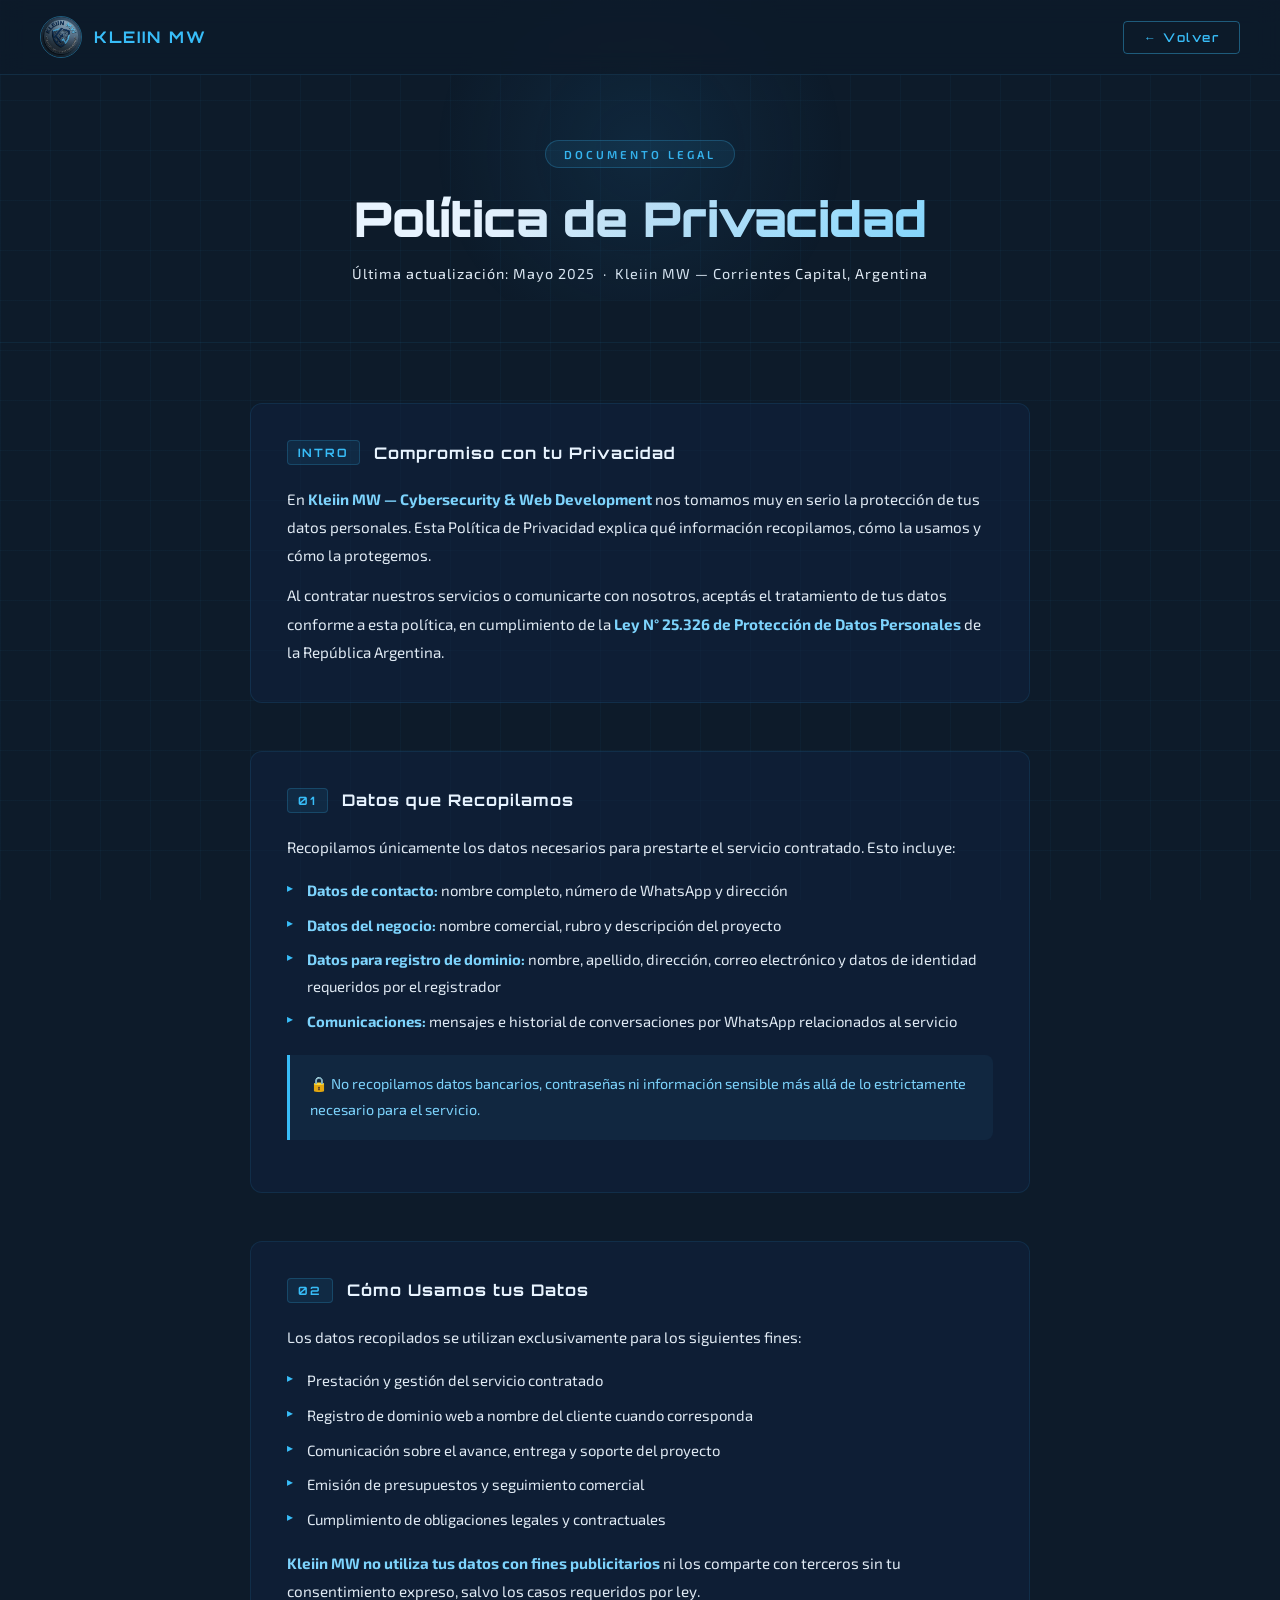
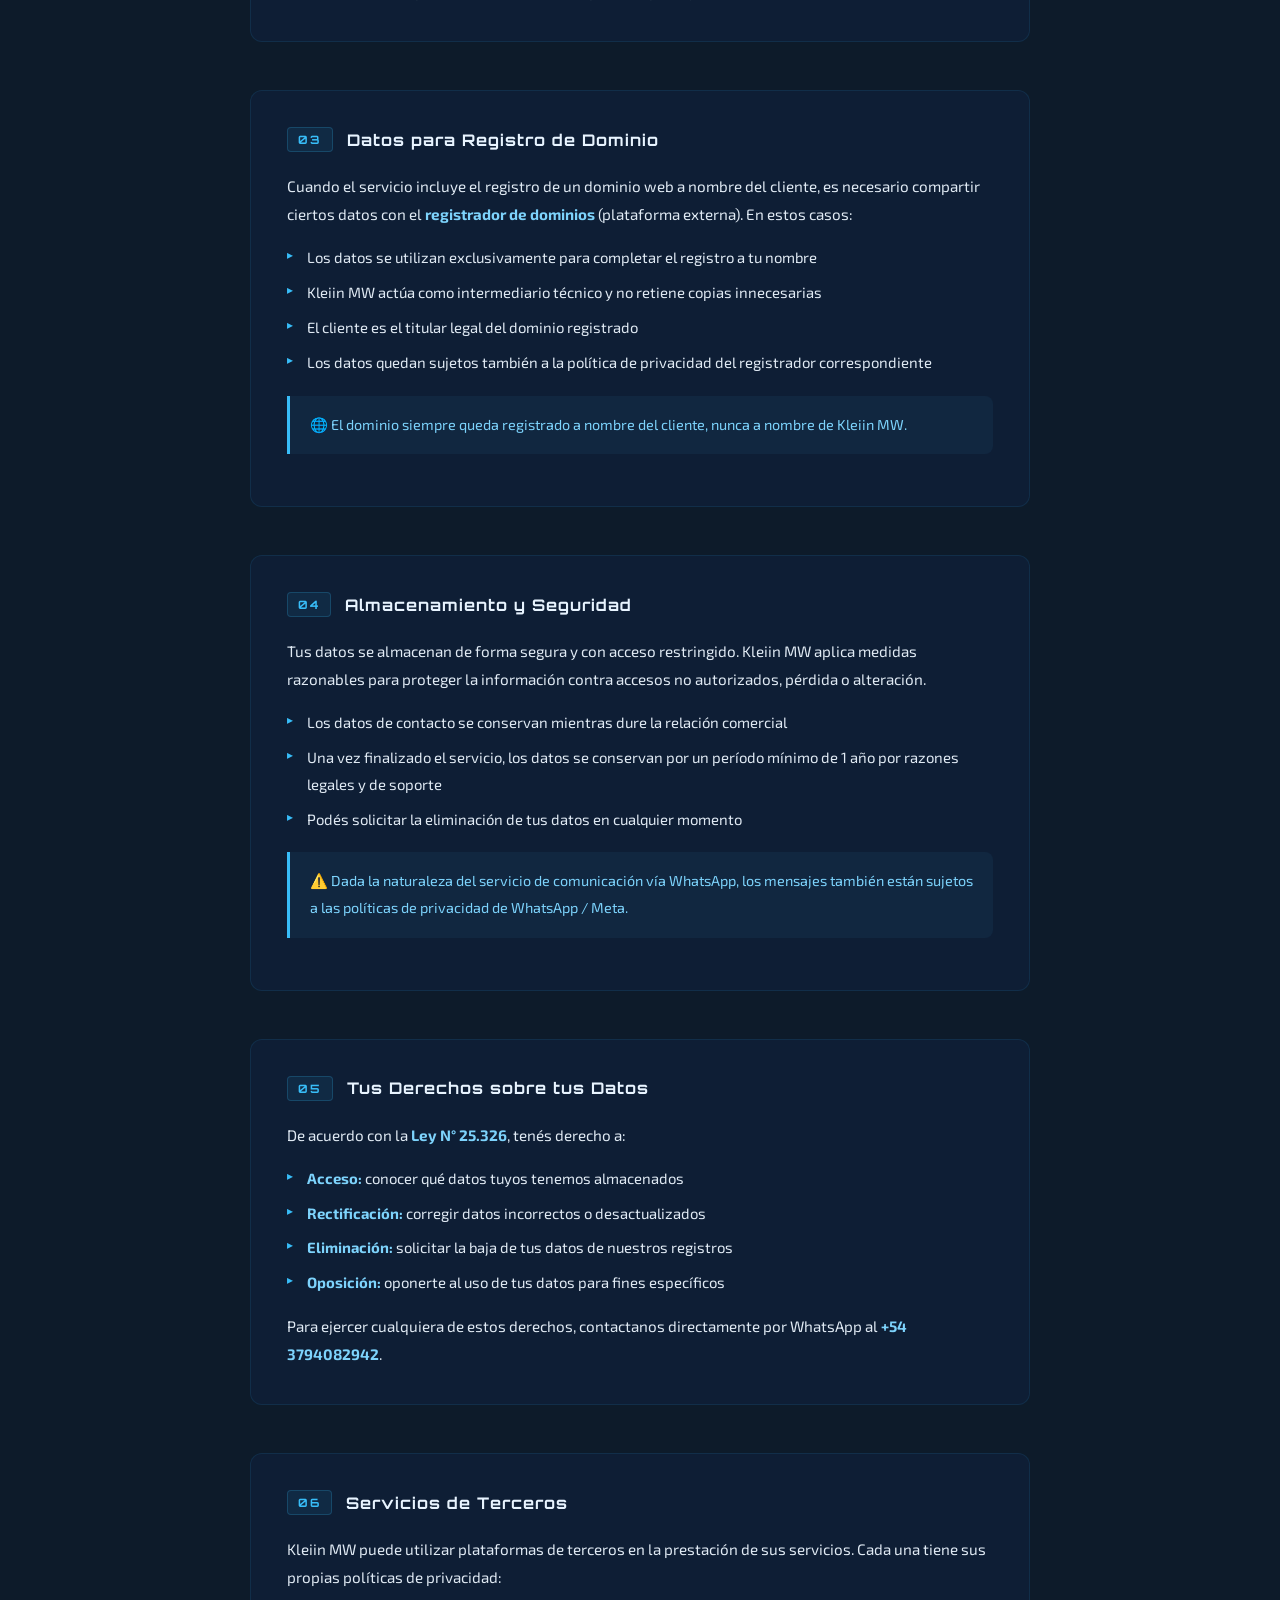
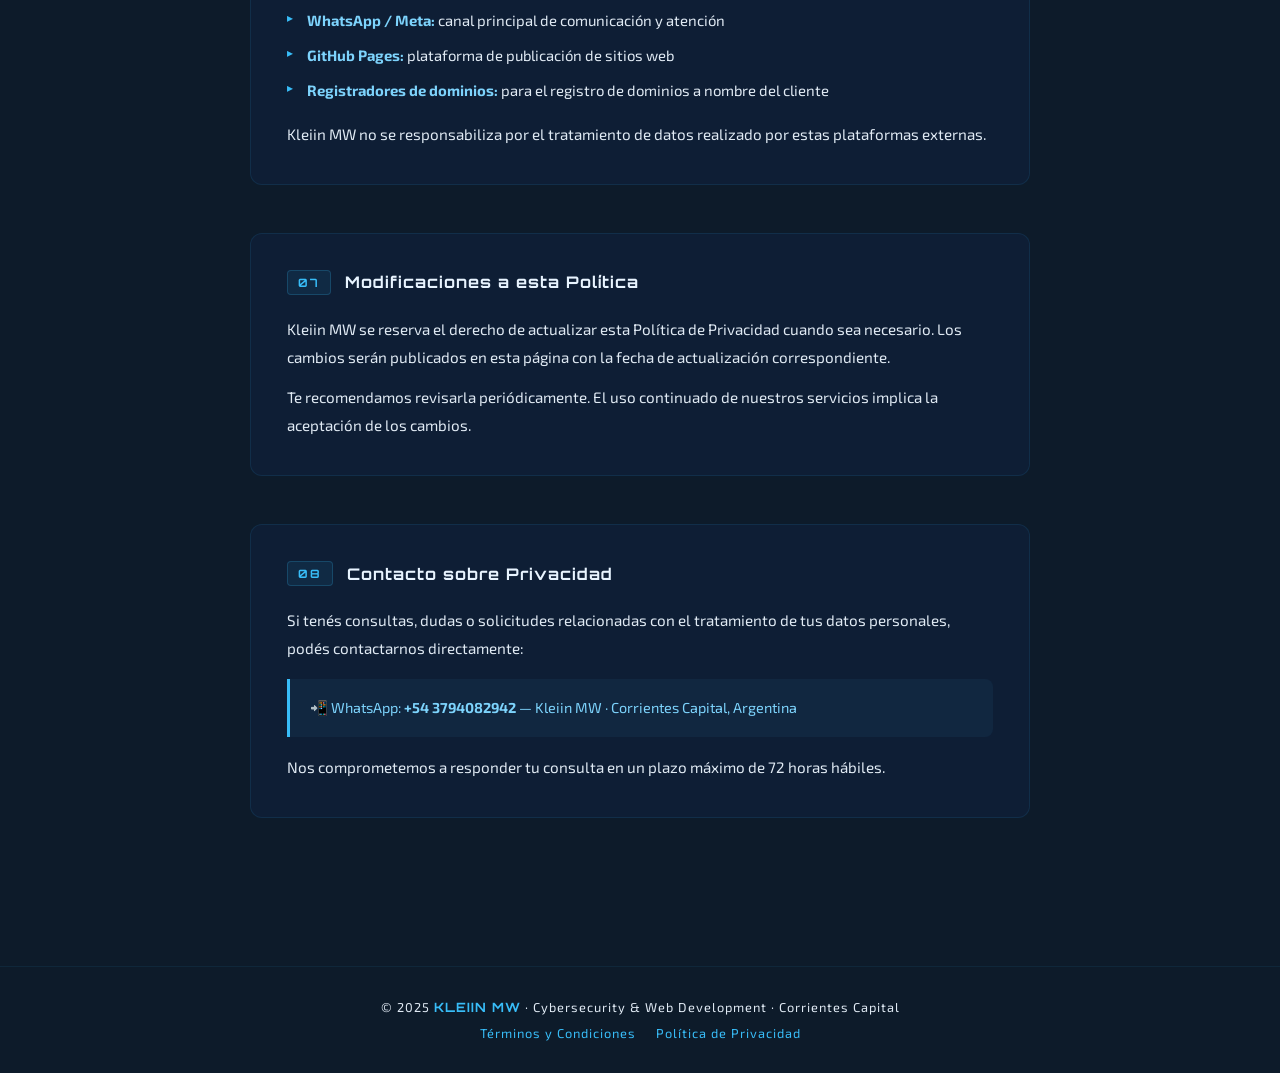
==== privacidad.html @ 0e5df316 "Add files via upload" ====
<!DOCTYPE html>
<html lang="es">
<head>
  <meta charset="UTF-8" />
  <meta name="viewport" content="width=device-width, initial-scale=1.0" />
  <title>Política de Privacidad — Kleiin MW</title>
  <link href="https://fonts.googleapis.com/css2?family=Orbitron:wght@400;600;700;900&family=Exo+2:wght@300;400;500;600&display=swap" rel="stylesheet" />
  <link rel="stylesheet" href="css/styles.css" />
  <style>
    /* ── HERO BANNER ── */
    .terms-hero {
      position: relative;
      z-index: 1;
      padding: 140px 40px 60px;
      text-align: center;
      border-bottom: 1px solid rgba(56,189,248,0.08);
    }

    .terms-hero::before {
      content: '';
      position: absolute;
      top: 0; left: 50%;
      transform: translateX(-50%);
      width: 500px; height: 300px;
      background: radial-gradient(circle, rgba(30,111,168,0.15) 0%, transparent 70%);
      pointer-events: none;
    }

    .terms-badge {
      display: inline-block;
      background: rgba(56,189,248,0.08);
      border: 1px solid rgba(56,189,248,0.25);
      color: var(--cyan);
      font-size: 0.72rem;
      font-weight: 600;
      letter-spacing: 3px;
      text-transform: uppercase;
      padding: 6px 18px;
      border-radius: 20px;
      margin-bottom: 20px;
    }

    .terms-hero h1 {
      font-family: 'Orbitron', sans-serif;
      font-size: clamp(1.8rem, 5vw, 3rem);
      font-weight: 900;
      background: linear-gradient(135deg, var(--white) 40%, var(--cyan));
      -webkit-background-clip: text;
      -webkit-text-fill-color: transparent;
      background-clip: text;
      margin-bottom: 16px;
    }

    .terms-hero p {
      color: var(--gray);
      font-size: 0.9rem;
      letter-spacing: 1px;
    }

    /* ── NAV ── */
    .nav-back {
      background: transparent;
      border: 1.5px solid rgba(56,189,248,0.4);
      color: var(--cyan);
      padding: 8px 20px;
      border-radius: 4px;
      font-family: 'Orbitron', sans-serif;
      font-size: 0.75rem;
      font-weight: 600;
      letter-spacing: 1.5px;
      text-decoration: none;
      transition: all 0.3s;
    }

    .nav-back:hover {
      background: var(--cyan);
      color: var(--navy);
      box-shadow: var(--glow);
    }

    /* ── CONTENT ── */
    .terms-content {
      position: relative;
      z-index: 1;
      max-width: 860px;
      margin: 0 auto;
      padding: 60px 40px 100px;
    }

    .terms-section {
      margin-bottom: 48px;
      padding: 36px;
      background: rgba(17,34,64,0.5);
      border: 1px solid rgba(56,189,248,0.10);
      border-radius: 12px;
      transition: border-color 0.3s;
    }

    .terms-section:hover { border-color: rgba(56,189,248,0.25); }

    .terms-section-header {
      display: flex;
      align-items: center;
      gap: 14px;
      margin-bottom: 20px;
    }

    .terms-number {
      font-family: 'Orbitron', sans-serif;
      font-size: 0.72rem;
      font-weight: 700;
      color: var(--cyan);
      background: rgba(56,189,248,0.08);
      border: 1px solid rgba(56,189,248,0.2);
      padding: 4px 10px;
      border-radius: 4px;
      letter-spacing: 2px;
      white-space: nowrap;
    }

    .terms-section h2 {
      font-family: 'Orbitron', sans-serif;
      font-size: 1rem;
      font-weight: 700;
      color: var(--white);
      letter-spacing: 1px;
    }

    .terms-section p {
      color: var(--gray);
      font-size: 0.95rem;
      line-height: 1.85;
      margin-bottom: 12px;
    }

    .terms-section p:last-child { margin-bottom: 0; }

    .terms-section ul {
      list-style: none;
      margin: 12px 0;
    }

    .terms-section ul li {
      color: var(--gray);
      font-size: 0.93rem;
      line-height: 1.8;
      padding: 4px 0 4px 20px;
      position: relative;
    }

    .terms-section ul li::before {
      content: '▸';
      color: var(--cyan);
      position: absolute;
      left: 0;
      font-size: 0.75rem;
    }

    .terms-section strong { color: var(--cyan-light); }

    .highlight-box {
      background: rgba(56,189,248,0.06);
      border-left: 3px solid var(--cyan);
      padding: 16px 20px;
      border-radius: 0 8px 8px 0;
      margin: 16px 0;
    }

    .highlight-box p {
      color: var(--cyan-light) !important;
      font-size: 0.9rem !important;
      margin: 0 !important;
    }

    /* ── MOBILE ── */
    @media (max-width: 768px) {
      nav { padding: 14px 20px; }
      .terms-hero { padding: 120px 20px 48px; }
      .terms-content { padding: 40px 16px 80px; }
      .terms-section { padding: 20px 16px; margin-bottom: 20px; }
      .terms-section h2 { font-size: 0.9rem; }
      .terms-number { font-size: 0.65rem; }
    }
  </style>
</head>
<body>

  <!-- NAV -->
  <nav>
    <a href="index.html" class="nav-logo">
      <img src="assets/logo.jpg" alt="Kleiin MW" />
      <span>KLEIIN MW</span>
    </a>
    <a href="index.html" class="nav-back">← Volver</a>
  </nav>

  <!-- HERO -->
  <div class="terms-hero">
    <div class="terms-badge">Documento Legal</div>
    <h1>Política de Privacidad</h1>
    <p>Última actualización: Mayo 2025 &nbsp;·&nbsp; Kleiin MW — Corrientes Capital, Argentina</p>
  </div>

  <!-- CONTENIDO -->
  <div class="terms-content">

    <!-- INTRO -->
    <div class="terms-section">
      <div class="terms-section-header">
        <span class="terms-number">INTRO</span>
        <h2>Compromiso con tu Privacidad</h2>
      </div>
      <p>En <strong>Kleiin MW — Cybersecurity & Web Development</strong> nos tomamos muy en serio la protección de tus datos personales. Esta Política de Privacidad explica qué información recopilamos, cómo la usamos y cómo la protegemos.</p>
      <p>Al contratar nuestros servicios o comunicarte con nosotros, aceptás el tratamiento de tus datos conforme a esta política, en cumplimiento de la <strong>Ley N° 25.326 de Protección de Datos Personales</strong> de la República Argentina.</p>
    </div>

    <!-- 01 QUÉ RECOPILAMOS -->
    <div class="terms-section">
      <div class="terms-section-header">
        <span class="terms-number">01</span>
        <h2>Datos que Recopilamos</h2>
      </div>
      <p>Recopilamos únicamente los datos necesarios para prestarte el servicio contratado. Esto incluye:</p>
      <ul>
        <li><strong>Datos de contacto:</strong> nombre completo, número de WhatsApp y dirección</li>
        <li><strong>Datos del negocio:</strong> nombre comercial, rubro y descripción del proyecto</li>
        <li><strong>Datos para registro de dominio:</strong> nombre, apellido, dirección, correo electrónico y datos de identidad requeridos por el registrador</li>
        <li><strong>Comunicaciones:</strong> mensajes e historial de conversaciones por WhatsApp relacionados al servicio</li>
      </ul>
      <div class="highlight-box">
        <p>🔒 No recopilamos datos bancarios, contraseñas ni información sensible más allá de lo estrictamente necesario para el servicio.</p>
      </div>
    </div>

    <!-- 02 CÓMO USAMOS LOS DATOS -->
    <div class="terms-section">
      <div class="terms-section-header">
        <span class="terms-number">02</span>
        <h2>Cómo Usamos tus Datos</h2>
      </div>
      <p>Los datos recopilados se utilizan exclusivamente para los siguientes fines:</p>
      <ul>
        <li>Prestación y gestión del servicio contratado</li>
        <li>Registro de dominio web a nombre del cliente cuando corresponda</li>
        <li>Comunicación sobre el avance, entrega y soporte del proyecto</li>
        <li>Emisión de presupuestos y seguimiento comercial</li>
        <li>Cumplimiento de obligaciones legales y contractuales</li>
      </ul>
      <p><strong>Kleiin MW no utiliza tus datos con fines publicitarios</strong> ni los comparte con terceros sin tu consentimiento expreso, salvo los casos requeridos por ley.</p>
    </div>

    <!-- 03 REGISTRO DE DOMINIO -->
    <div class="terms-section">
      <div class="terms-section-header">
        <span class="terms-number">03</span>
        <h2>Datos para Registro de Dominio</h2>
      </div>
      <p>Cuando el servicio incluye el registro de un dominio web a nombre del cliente, es necesario compartir ciertos datos con el <strong>registrador de dominios</strong> (plataforma externa). En estos casos:</p>
      <ul>
        <li>Los datos se utilizan exclusivamente para completar el registro a tu nombre</li>
        <li>Kleiin MW actúa como intermediario técnico y no retiene copias innecesarias</li>
        <li>El cliente es el titular legal del dominio registrado</li>
        <li>Los datos quedan sujetos también a la política de privacidad del registrador correspondiente</li>
      </ul>
      <div class="highlight-box">
        <p>🌐 El dominio siempre queda registrado a nombre del cliente, nunca a nombre de Kleiin MW.</p>
      </div>
    </div>

    <!-- 04 ALMACENAMIENTO -->
    <div class="terms-section">
      <div class="terms-section-header">
        <span class="terms-number">04</span>
        <h2>Almacenamiento y Seguridad</h2>
      </div>
      <p>Tus datos se almacenan de forma segura y con acceso restringido. Kleiin MW aplica medidas razonables para proteger la información contra accesos no autorizados, pérdida o alteración.</p>
      <ul>
        <li>Los datos de contacto se conservan mientras dure la relación comercial</li>
        <li>Una vez finalizado el servicio, los datos se conservan por un período mínimo de 1 año por razones legales y de soporte</li>
        <li>Podés solicitar la eliminación de tus datos en cualquier momento</li>
      </ul>
      <div class="highlight-box">
        <p>⚠️ Dada la naturaleza del servicio de comunicación vía WhatsApp, los mensajes también están sujetos a las políticas de privacidad de WhatsApp / Meta.</p>
      </div>
    </div>

    <!-- 05 TUS DERECHOS -->
    <div class="terms-section">
      <div class="terms-section-header">
        <span class="terms-number">05</span>
        <h2>Tus Derechos sobre tus Datos</h2>
      </div>
      <p>De acuerdo con la <strong>Ley N° 25.326</strong>, tenés derecho a:</p>
      <ul>
        <li><strong>Acceso:</strong> conocer qué datos tuyos tenemos almacenados</li>
        <li><strong>Rectificación:</strong> corregir datos incorrectos o desactualizados</li>
        <li><strong>Eliminación:</strong> solicitar la baja de tus datos de nuestros registros</li>
        <li><strong>Oposición:</strong> oponerte al uso de tus datos para fines específicos</li>
      </ul>
      <p>Para ejercer cualquiera de estos derechos, contactanos directamente por WhatsApp al <strong>+54 3794082942</strong>.</p>
    </div>

    <!-- 06 TERCEROS -->
    <div class="terms-section">
      <div class="terms-section-header">
        <span class="terms-number">06</span>
        <h2>Servicios de Terceros</h2>
      </div>
      <p>Kleiin MW puede utilizar plataformas de terceros en la prestación de sus servicios. Cada una tiene sus propias políticas de privacidad:</p>
      <ul>
        <li><strong>WhatsApp / Meta:</strong> canal principal de comunicación y atención</li>
        <li><strong>GitHub Pages:</strong> plataforma de publicación de sitios web</strong></li>
        <li><strong>Registradores de dominios:</strong> para el registro de dominios a nombre del cliente</li>
      </ul>
      <p>Kleiin MW no se responsabiliza por el tratamiento de datos realizado por estas plataformas externas.</p>
    </div>

    <!-- 07 MODIFICACIONES -->
    <div class="terms-section">
      <div class="terms-section-header">
        <span class="terms-number">07</span>
        <h2>Modificaciones a esta Política</h2>
      </div>
      <p>Kleiin MW se reserva el derecho de actualizar esta Política de Privacidad cuando sea necesario. Los cambios serán publicados en esta página con la fecha de actualización correspondiente.</p>
      <p>Te recomendamos revisarla periódicamente. El uso continuado de nuestros servicios implica la aceptación de los cambios.</p>
    </div>

    <!-- 08 CONTACTO -->
    <div class="terms-section">
      <div class="terms-section-header">
        <span class="terms-number">08</span>
        <h2>Contacto sobre Privacidad</h2>
      </div>
      <p>Si tenés consultas, dudas o solicitudes relacionadas con el tratamiento de tus datos personales, podés contactarnos directamente:</p>
      <div class="highlight-box">
        <p>📲 WhatsApp: <strong>+54 3794082942</strong> — Kleiin MW · Corrientes Capital, Argentina</p>
      </div>
      <p>Nos comprometemos a responder tu consulta en un plazo máximo de 72 horas hábiles.</p>
    </div>

  </div>

  <!-- FOOTER -->
  <footer>
    <p>© 2025 <strong>KLEIIN MW</strong> · Cybersecurity & Web Development · Corrientes Capital</p>
    <p style="margin-top:10px; display:flex; gap:20px; justify-content:center; flex-wrap:wrap;">
      <a href="terminos.html">Términos y Condiciones</a>
      <a href="privacidad.html">Política de Privacidad</a>
    </p>
  </footer>

</body>
</html>
---- css/styles.css ----
/* ==========================================
   KLEIIN MW — styles.css
   Cybersecurity & Web Development
   ========================================== */

:root {
  --navy: #0d1b2a;
  --navy2: #112240;
  --blue-dark: #1a3a5c;
  --blue-mid: #1e6fa8;
  --cyan: #38bdf8;
  --cyan-light: #7dd3fc;
  --white: #e8f4ff;
  --gray: #e0eaf4;
  --glow: 0 0 24px rgba(56,189,248,0.35);
}

* { margin: 0; padding: 0; box-sizing: border-box; }
html { scroll-behavior: smooth; }

body {
  background: var(--navy);
  color: var(--white);
  font-family: 'Exo 2', sans-serif;
  overflow-x: hidden;
}

/* ── BACKGROUND GRID ── */
body::before {
  content: '';
  position: fixed;
  inset: 0;
  background-image:
    linear-gradient(rgba(56,189,248,0.04) 1px, transparent 1px),
    linear-gradient(90deg, rgba(56,189,248,0.04) 1px, transparent 1px);
  background-size: 50px 50px;
  pointer-events: none;
  z-index: 0;
}

/* ── MATRIX INTRO ── */
#matrix-intro {
  position: fixed;
  inset: 0;
  background: #000;
  z-index: 9999;
  display: flex;
  flex-direction: column;
  align-items: center;
  justify-content: center;
  transition: opacity 0.8s ease, transform 0.8s ease;
}

#matrix-intro.hide {
  opacity: 0;
  transform: translateY(100%);
  pointer-events: none;
}

#matrix-canvas {
  position: absolute;
  inset: 0;
  width: 100%;
  height: 100%;
}

.intro-logo-wrap {
  position: relative;
  z-index: 2;
  display: flex;
  flex-direction: column;
  align-items: center;
  gap: 16px;
  animation: introPulse 1.5s ease-in-out infinite;
}

@keyframes introPulse {
  0%, 100% { opacity: 1; filter: drop-shadow(0 0 12px rgba(56,189,248,0.6)); }
  50%       { opacity: 0.7; filter: drop-shadow(0 0 28px rgba(56,189,248,1)); }
}

.intro-logo-wrap img {
  width: 100px;
  height: 100px;
  border-radius: 50%;
  border: 2px solid rgba(56,189,248,0.7);
}

.intro-logo-wrap span {
  font-family: 'Orbitron', sans-serif;
  font-size: 1.2rem;
  font-weight: 700;
  color: #38bdf8;
  letter-spacing: 4px;
}

.intro-bar {
  position: absolute;
  bottom: 0; left: 0;
  height: 3px;
  background: linear-gradient(to right, #38bdf8, #1e6fa8);
  animation: loadBar 2.2s ease-in-out forwards;
  box-shadow: 0 0 12px rgba(56,189,248,0.8);
}

@keyframes loadBar {
  0%   { width: 0%; }
  100% { width: 100%; }
}

/* ── NAV ── */
nav {
  position: fixed;
  top: 0; left: 0; right: 0;
  z-index: 100;
  display: flex;
  align-items: center;
  justify-content: space-between;
  padding: 16px 40px;
  background: rgba(13,27,42,0.85);
  backdrop-filter: blur(12px);
  border-bottom: 1px solid rgba(56,189,248,0.12);
}

.nav-logo {
  display: flex;
  align-items: center;
  gap: 12px;
  text-decoration: none;
}

.nav-logo img {
  width: 42px; height: 42px;
  border-radius: 50%;
  border: 1.5px solid rgba(56,189,248,0.4);
}

.nav-logo span {
  font-family: 'Orbitron', sans-serif;
  font-size: 1rem;
  font-weight: 700;
  color: var(--cyan);
  letter-spacing: 2px;
}

.nav-links {
  display: flex;
  gap: 32px;
  list-style: none;
}

.nav-links a {
  color: var(--gray);
  text-decoration: none;
  font-size: 0.85rem;
  font-weight: 500;
  letter-spacing: 1px;
  text-transform: uppercase;
  transition: color 0.3s;
}

.nav-links a:hover { color: var(--cyan); }

.nav-cta {
  background: transparent;
  border: 1.5px solid var(--cyan);
  color: var(--cyan);
  padding: 8px 20px;
  border-radius: 4px;
  font-family: 'Orbitron', sans-serif;
  font-size: 0.75rem;
  font-weight: 600;
  letter-spacing: 1.5px;
  cursor: pointer;
  text-decoration: none;
  transition: all 0.3s;
  animation: pulseCta 2s ease-in-out infinite;
}

@keyframes pulseCta {
  0%, 100% { box-shadow: 0 0 0 0 rgba(56,189,248,0.5), 0 0 8px rgba(56,189,248,0.2); }
  50%       { box-shadow: 0 0 0 8px rgba(56,189,248,0), 0 0 18px rgba(56,189,248,0.4); }
}

.nav-cta:hover {
  background: var(--cyan);
  color: var(--navy);
  box-shadow: var(--glow);
  animation: none;
}

/* ── HERO ── */
#inicio {
  min-height: 100vh;
  display: flex;
  align-items: center;
  justify-content: center;
  position: relative;
  padding: 100px 40px 60px;
  text-align: center;
}

.hero-glow {
  position: absolute;
  top: 20%; left: 50%;
  transform: translateX(-50%);
  width: 600px; height: 600px;
  background: radial-gradient(circle, rgba(30,111,168,0.18) 0%, transparent 70%);
  pointer-events: none;
}

.hero-content {
  position: relative;
  z-index: 1;
  max-width: 800px;
}

.hero-logo {
  width: 140px; height: 140px;
  border-radius: 50%;
  border: 2px solid rgba(56,189,248,0.5);
  box-shadow: var(--glow), 0 0 60px rgba(56,189,248,0.15);
  margin: 0 auto 32px;
  display: block;
  animation: floatLogo 4s ease-in-out infinite;
}

@keyframes floatLogo {
  0%, 100% { transform: translateY(0); }
  50%       { transform: translateY(-10px); }
}

.hero-badge {
  display: inline-block;
  background: rgba(56,189,248,0.08);
  border: 1px solid rgba(56,189,248,0.25);
  color: var(--cyan);
  font-size: 0.72rem;
  font-weight: 600;
  letter-spacing: 3px;
  text-transform: uppercase;
  padding: 6px 18px;
  border-radius: 20px;
  margin-bottom: 20px;
}

.hero-title {
  font-family: 'Orbitron', sans-serif;
  font-size: clamp(2.2rem, 6vw, 4rem);
  font-weight: 900;
  line-height: 1.1;
  margin-bottom: 12px;
  background: linear-gradient(135deg, var(--white) 40%, var(--cyan));
  -webkit-background-clip: text;
  -webkit-text-fill-color: transparent;
  background-clip: text;
}

.hero-sub {
  font-family: 'Orbitron', sans-serif;
  font-size: clamp(0.85rem, 2vw, 1.1rem);
  font-weight: 400;
  color: var(--cyan-light);
  letter-spacing: 3px;
  text-transform: uppercase;
  margin-bottom: 24px;
}

.hero-desc {
  font-size: 1.05rem;
  color: var(--gray);
  line-height: 1.7;
  max-width: 560px;
  margin: 0 auto 40px;
}

.hero-btns {
  display: flex;
  gap: 16px;
  justify-content: center;
  flex-wrap: wrap;
}

.btn-primary {
  background: linear-gradient(135deg, var(--blue-mid), var(--cyan));
  color: var(--navy);
  padding: 14px 32px;
  border-radius: 4px;
  font-family: 'Orbitron', sans-serif;
  font-size: 0.8rem;
  font-weight: 700;
  letter-spacing: 1.5px;
  text-decoration: none;
  text-transform: uppercase;
  transition: all 0.3s;
  box-shadow: 0 4px 24px rgba(56,189,248,0.3);
}

.btn-primary:hover {
  transform: translateY(-2px);
  box-shadow: 0 8px 32px rgba(56,189,248,0.45);
}

.btn-secondary {
  background: transparent;
  border: 1.5px solid rgba(56,189,248,0.4);
  color: var(--cyan-light);
  padding: 14px 32px;
  border-radius: 4px;
  font-family: 'Orbitron', sans-serif;
  font-size: 0.8rem;
  font-weight: 600;
  letter-spacing: 1.5px;
  text-decoration: none;
  text-transform: uppercase;
  transition: all 0.3s;
}

.btn-secondary:hover {
  border-color: var(--cyan);
  color: var(--cyan);
  background: rgba(56,189,248,0.06);
}

.scroll-indicator {
  position: absolute;
  bottom: 32px; left: 50%;
  transform: translateX(-50%);
  display: flex;
  flex-direction: column;
  align-items: center;
  gap: 8px;
  color: var(--gray);
  font-size: 0.7rem;
  letter-spacing: 2px;
  text-transform: uppercase;
  animation: bounce 2s infinite;
}

.scroll-indicator::after {
  content: '';
  width: 1px; height: 40px;
  background: linear-gradient(to bottom, var(--cyan), transparent);
}

@keyframes bounce {
  0%, 100% { transform: translateX(-50%) translateY(0); }
  50%       { transform: translateX(-50%) translateY(6px); }
}

/* ── SECTIONS SHARED ── */
section {
  position: relative;
  z-index: 1;
  padding: 100px 40px;
  max-width: 1100px;
  margin: 0 auto;
}

.section-label {
  display: inline-block;
  color: var(--cyan);
  font-size: 0.72rem;
  font-weight: 600;
  letter-spacing: 4px;
  text-transform: uppercase;
  margin-bottom: 12px;
}

.section-title {
  font-family: 'Orbitron', sans-serif;
  font-size: clamp(1.6rem, 4vw, 2.4rem);
  font-weight: 700;
  line-height: 1.2;
  margin-bottom: 16px;
  color: var(--white);
}

.section-title span { color: var(--cyan); }

.divider {
  width: 60px; height: 2px;
  background: linear-gradient(to right, var(--cyan), transparent);
  margin-bottom: 48px;
}

/* ── MARKETING ── */
#marketing {
  position: relative;
  z-index: 1;
}

.marketing-grid {
  display: grid;
  grid-template-columns: 1fr 1fr;
  gap: 60px;
  align-items: center;
}

.marketing-text .section-label { margin-bottom: 12px; }

.marketing-text h2 {
  font-family: 'Orbitron', sans-serif;
  font-size: clamp(1.4rem, 3.5vw, 2.2rem);
  font-weight: 900;
  line-height: 1.2;
  color: var(--white);
  margin-bottom: 20px;
}

.marketing-text h2 span { color: var(--cyan); }

.marketing-text p {
  color: var(--gray);
  font-size: 1rem;
  line-height: 1.85;
  margin-bottom: 16px;
}

.marketing-pills {
  display: flex;
  flex-wrap: wrap;
  gap: 10px;
  margin: 24px 0 32px;
}

.marketing-pill {
  background: rgba(56,189,248,0.08);
  border: 1px solid rgba(56,189,248,0.25);
  color: var(--cyan-light);
  font-size: 0.78rem;
  font-weight: 600;
  padding: 6px 14px;
  border-radius: 20px;
  letter-spacing: 0.5px;
}

.marketing-cta {
  display: inline-flex;
  align-items: center;
  gap: 10px;
  background: linear-gradient(135deg, #1a8a3a, #25d460);
  color: #fff;
  padding: 13px 28px;
  border-radius: 6px;
  font-family: 'Orbitron', sans-serif;
  font-size: 0.75rem;
  font-weight: 700;
  letter-spacing: 1.5px;
  text-decoration: none;
  text-transform: uppercase;
  transition: all 0.3s;
  box-shadow: 0 4px 20px rgba(37,212,96,0.25);
}

.marketing-cta:hover {
  transform: translateY(-2px);
  box-shadow: 0 8px 28px rgba(37,212,96,0.4);
}

.marketing-visual { position: relative; }

.marketing-img-wrap {
  position: relative;
  border-radius: 16px;
  overflow: hidden;
  border: 1px solid rgba(56,189,248,0.15);
  box-shadow: 0 20px 60px rgba(0,0,0,0.4);
}

.marketing-img-wrap img {
  width: 100%;
  height: 420px;
  object-fit: cover;
  display: block;
  filter: brightness(0.85);
  transition: filter 0.3s;
}

.marketing-img-wrap:hover img { filter: brightness(1); }

.marketing-overlay {
  position: absolute;
  bottom: 20px; left: 20px; right: 20px;
  background: rgba(13,27,42,0.88);
  backdrop-filter: blur(10px);
  border: 1px solid rgba(56,189,248,0.2);
  border-radius: 10px;
  padding: 14px 18px;
  display: flex;
  align-items: center;
  gap: 14px;
}

.marketing-overlay-icon { font-size: 1.8rem; flex-shrink: 0; }

.marketing-overlay-text strong {
  display: block;
  color: var(--cyan);
  font-family: 'Orbitron', sans-serif;
  font-size: 0.75rem;
  font-weight: 700;
  letter-spacing: 1px;
  margin-bottom: 2px;
}

.marketing-overlay-text span { color: var(--gray); font-size: 0.78rem; }

.marketing-badge-float {
  position: absolute;
  top: -16px; right: -16px;
  background: linear-gradient(135deg, var(--blue-mid), var(--cyan));
  color: var(--navy);
  font-family: 'Orbitron', sans-serif;
  font-size: 0.65rem;
  font-weight: 900;
  padding: 10px 14px;
  border-radius: 10px;
  text-align: center;
  line-height: 1.4;
  box-shadow: 0 4px 20px rgba(56,189,248,0.35);
  animation: floatBadge 3s ease-in-out infinite;
  z-index: 2;
}

@keyframes floatBadge {
  0%, 100% { transform: translateY(0); }
  50%       { transform: translateY(-6px); }
}

.marketing-img-placeholder {
  width: 100%;
  height: 420px;
  background: linear-gradient(135deg, #0d1b2a, #112240);
  display: flex;
  flex-direction: column;
  align-items: center;
  justify-content: center;
  gap: 16px;
}

.marketing-img-placeholder .big-icon { font-size: 5rem; }
.marketing-img-placeholder p {
  color: #38bdf8;
  font-size: 0.8rem;
  letter-spacing: 2px;
  text-transform: uppercase;
}

/* ── MAQUETAS ── */
#maquetas {
  position: relative;
  z-index: 1;
  padding: 100px 40px;
  max-width: 1100px;
  margin: 0 auto;
}

.mockups-intro {
  text-align: center;
  margin-bottom: 64px;
}

/* ── CARRUSEL ── */
.carousel-wrap {
  width: 100%;
  overflow: hidden;
  position: relative;
  margin-top: 20px;
  padding: 15px 0;
}

.carousel-track {
  display: flex;
  gap: 16px;
  transition: transform 0.5s cubic-bezier(0.4, 0, 0.2, 1);
  cursor: grab;
  user-select: none;
}

.carousel-track.dragging {
  cursor: grabbing;
  transition: none;
}

.carousel-card {
  width: 340px;
  background: rgba(17,34,64,0.7);
  border: 1px solid rgba(56,189,248,0.15);
  border-radius: 16px;
  overflow: hidden;
  transition: transform 0.3s, border-color 0.3s;
  flex-shrink: 0;
}

.carousel-card:hover {
  transform: translateY(-6px);
  border-color: rgba(56,189,248,0.45);
}

.carousel-img-wrap {
  width: 100%;
  height: 220px;
  position: relative;
  overflow: hidden;
  background: rgba(13,27,42,0.8);
}

.carousel-img-wrap img {
  width: 100%;
  height: 100%;
  object-fit: cover;
  object-position: top;
  display: block;
  transition: transform 0.4s;
}

.carousel-card:hover .carousel-img-wrap img { transform: scale(1.04); }

.carousel-placeholder {
  position: absolute;
  inset: 0;
  display: flex;
  align-items: center;
  justify-content: center;
  font-size: 52px;
  background: linear-gradient(135deg, rgba(17,34,64,0.9), rgba(13,27,42,0.95));
  opacity: 1;
  transition: opacity 0.3s;
}

.carousel-img-wrap:not(.no-img) .carousel-placeholder {
  opacity: 0;
  pointer-events: none;
}

.carousel-img-wrap.no-img img { display: none; }

.carousel-info {
  padding: 14px 16px;
  display: flex;
  flex-direction: column;
  gap: 4px;
}

.carousel-rubro {
  font-family: 'Orbitron', sans-serif;
  font-size: 0.78rem;
  font-weight: 700;
  color: var(--white);
}

.carousel-desc {
  font-size: 0.76rem;
  color: var(--gray);
}

.carousel-controls {
  display: flex;
  align-items: center;
  justify-content: center;
  gap: 20px;
  margin-top: 28px;
}

.carousel-btn {
  width: 42px; height: 42px;
  border-radius: 50%;
  border: 1.5px solid rgba(56,189,248,0.35);
  background: transparent;
  color: var(--cyan);
  font-size: 1.1rem;
  cursor: pointer;
  transition: all 0.3s;
  display: flex;
  align-items: center;
  justify-content: center;
}

.carousel-btn:hover {
  background: rgba(56,189,248,0.1);
  border-color: var(--cyan);
  box-shadow: var(--glow);
}

.carousel-dots { display: flex; gap: 8px; }

.c-dot {
  width: 8px; height: 8px;
  border-radius: 50%;
  background: rgba(56,189,248,0.25);
  cursor: pointer;
  transition: all 0.3s;
}

.c-dot.active {
  background: var(--cyan);
  width: 22px;
  border-radius: 4px;
}

/* ── QUIENES SOMOS ── */
.about-grid {
  display: grid;
  grid-template-columns: 1fr 1fr;
  gap: 60px;
  align-items: center;
}

.about-text p {
  color: var(--gray);
  line-height: 1.8;
  margin-bottom: 16px;
  font-size: 1rem;
}

.about-text p strong { color: var(--cyan-light); }

.about-stats {
  display: grid;
  grid-template-columns: 1fr 1fr;
  gap: 20px;
}

.stat-card {
  background: rgba(17,34,64,0.6);
  border: 1px solid rgba(56,189,248,0.12);
  border-radius: 8px;
  padding: 24px;
  text-align: center;
  transition: border-color 0.3s, transform 0.3s;
}

.stat-card:hover {
  border-color: rgba(56,189,248,0.4);
  transform: translateY(-4px);
}

.stat-number {
  font-family: 'Orbitron', sans-serif;
  font-size: 2rem;
  font-weight: 700;
  color: var(--cyan);
  display: block;
}

.stat-label {
  font-size: 0.8rem;
  color: var(--gray);
  margin-top: 6px;
  letter-spacing: 1px;
}

/* ── SERVICIOS ── */
#servicios {
  background: rgba(17,34,64,0.3);
  max-width: 100%;
  padding: 100px 40px;
  position: relative;
  z-index: 1;
}

#servicios .inner { max-width: 1100px; margin: 0 auto; }

.services-grid {
  display: grid;
  grid-template-columns: 1fr 1fr;
  gap: 32px;
}

.service-card {
  background: rgba(13,27,42,0.8);
  border: 1px solid rgba(56,189,248,0.12);
  border-radius: 12px;
  padding: 40px 36px;
  position: relative;
  overflow: hidden;
  transition: border-color 0.3s, transform 0.3s;
}

.service-card::before {
  content: '';
  position: absolute;
  top: 0; left: 0; right: 0;
  height: 2px;
  background: linear-gradient(to right, var(--cyan), transparent);
  opacity: 0;
  transition: opacity 0.3s;
}

.service-card:hover { border-color: rgba(56,189,248,0.35); transform: translateY(-6px); }
.service-card:hover::before { opacity: 1; }

.service-icon { font-size: 2.4rem; margin-bottom: 20px; display: block; }

.service-name {
  font-family: 'Orbitron', sans-serif;
  font-size: 1.05rem;
  font-weight: 700;
  color: var(--white);
  margin-bottom: 12px;
}

.service-desc {
  color: var(--gray);
  font-size: 0.92rem;
  line-height: 1.7;
  margin-bottom: 24px;
}

.service-features { list-style: none; margin-bottom: 28px; }

.service-features li {
  color: var(--cyan-light);
  font-size: 0.85rem;
  padding: 4px 0;
  display: flex;
  align-items: center;
  gap: 8px;
}

.service-features li::before { content: '▸'; color: var(--cyan); font-size: 0.75rem; }

.service-link {
  display: inline-flex;
  align-items: center;
  gap: 8px;
  color: var(--cyan);
  font-size: 0.82rem;
  font-weight: 600;
  letter-spacing: 1px;
  text-decoration: none;
  text-transform: uppercase;
  transition: gap 0.2s;
}

.service-link:hover { gap: 12px; }

/* ── PORTAFOLIO ── */
.portfolio-card {
  background: rgba(17,34,64,0.6);
  border: 1px solid rgba(56,189,248,0.15);
  border-radius: 12px;
  padding: 40px;
  display: flex;
  align-items: center;
  justify-content: space-between;
  gap: 40px;
  transition: border-color 0.3s;
}

.portfolio-card:hover { border-color: rgba(56,189,248,0.4); }

.portfolio-info h3 {
  font-family: 'Orbitron', sans-serif;
  font-size: 1.2rem;
  color: var(--white);
  margin-bottom: 12px;
}

.portfolio-info p {
  color: var(--gray);
  font-size: 0.92rem;
  line-height: 1.7;
  max-width: 480px;
}

.portfolio-tags { display: flex; flex-wrap: wrap; gap: 8px; margin-top: 16px; }

.tag {
  background: rgba(56,189,248,0.08);
  border: 1px solid rgba(56,189,248,0.2);
  color: var(--cyan);
  font-size: 0.72rem;
  padding: 4px 12px;
  border-radius: 20px;
  letter-spacing: 1px;
}

/* ── CONTACTO ── */
.contact-box {
  background: rgba(17,34,64,0.6);
  border: 1px solid rgba(56,189,248,0.15);
  border-radius: 16px;
  padding: 60px;
  text-align: center;
  position: relative;
  overflow: hidden;
}

.contact-box::before {
  content: '';
  position: absolute;
  top: -100px; left: 50%;
  transform: translateX(-50%);
  width: 400px; height: 400px;
  background: radial-gradient(circle, rgba(56,189,248,0.07) 0%, transparent 70%);
  pointer-events: none;
}

.contact-box h3 {
  font-family: 'Orbitron', sans-serif;
  font-size: 1.8rem;
  color: var(--white);
  margin-bottom: 12px;
}

.contact-box p { color: var(--gray); margin-bottom: 36px; font-size: 1rem; }

.whatsapp-btn {
  display: inline-flex;
  align-items: center;
  gap: 12px;
  background: linear-gradient(135deg, #1a8a3a, #25d460);
  color: #fff;
  padding: 16px 40px;
  border-radius: 6px;
  font-family: 'Orbitron', sans-serif;
  font-size: 0.85rem;
  font-weight: 700;
  letter-spacing: 1.5px;
  text-decoration: none;
  text-transform: uppercase;
  transition: all 0.3s;
  box-shadow: 0 4px 24px rgba(37,212,96,0.3);
  animation: pulseWsp 2s ease-in-out infinite;
}

@keyframes pulseWsp {
  0%, 100% { box-shadow: 0 4px 24px rgba(37,212,96,0.3), 0 0 0 0 rgba(37,212,96,0.4); }
  50%       { box-shadow: 0 4px 24px rgba(37,212,96,0.3), 0 0 0 10px rgba(37,212,96,0); }
}

.whatsapp-btn:hover {
  transform: translateY(-3px);
  box-shadow: 0 8px 32px rgba(37,212,96,0.45);
  animation: none;
}

.contact-info {
  display: flex;
  justify-content: center;
  gap: 40px;
  margin-top: 40px;
  flex-wrap: wrap;
}

.contact-item {
  display: flex;
  align-items: center;
  gap: 8px;
  color: var(--gray);
  font-size: 0.88rem;
}

.contact-item span { color: var(--cyan); font-size: 1rem; }

/* ── FOOTER ── */
footer {
  position: relative;
  z-index: 1;
  text-align: center;
  padding: 32px 40px;
  border-top: 1px solid rgba(56,189,248,0.08);
  color: var(--gray);
  font-size: 0.8rem;
  letter-spacing: 1px;
}

footer strong { color: var(--cyan); font-family: 'Orbitron', sans-serif; }

footer a { color: var(--cyan); text-decoration: none; transition: opacity 0.2s; }
footer a:hover { opacity: 0.7; }

/* ── ANIMATIONS ── */
.fade-up {
  opacity: 0;
  transform: translateY(30px);
  transition: opacity 0.7s ease, transform 0.7s ease;
}

.fade-up.visible { opacity: 1; transform: translateY(0); }

/* ── MOBILE ── */
@media (max-width: 768px) {
  html, body { overflow-x: hidden; width: 100%; }

  nav { padding: 14px 20px; }
  .nav-links { display: none; }

  #inicio { padding: 100px 20px 60px; width: 100%; text-align: center; }
  .hero-glow { width: 300px; height: 300px; }
  .hero-logo { width: 110px; height: 110px; }
  .hero-title { font-size: clamp(1.8rem, 10vw, 2.5rem); word-break: break-word; }
  .hero-sub { font-size: 0.72rem; letter-spacing: 1.5px; }
  .hero-desc { font-size: 0.95rem; padding: 0 8px; }
  .hero-btns { flex-direction: column; align-items: center; gap: 12px; }
  .btn-primary, .btn-secondary { width: 100%; max-width: 300px; text-align: center; justify-content: center; }
  .hero-badge { font-size: 0.65rem; letter-spacing: 1.5px; }

  section { padding: 60px 20px; width: 100%; }
  #servicios { padding: 60px 20px; }
  #marketing { padding: 60px 20px; }
  #maquetas { padding: 60px 20px; }

  .marketing-grid {
    grid-template-columns: 1fr;
    gap: 32px;
  }

  .marketing-text h2 { font-size: 1.3rem; }

  .marketing-pills {
    gap: 8px;
    margin: 16px 0 24px;
  }

  .marketing-pill { font-size: 0.72rem; padding: 5px 10px; }

  .marketing-cta { width: 100%; justify-content: center; font-size: 0.7rem; }

  .marketing-img-wrap img { height: 260px; }
  .marketing-img-placeholder { height: 260px; }

  .marketing-badge-float {
    top: -12px;
    right: 10px;
    font-size: 0.58rem;
    padding: 8px 10px;
  }

  .marketing-overlay { padding: 10px 12px; gap: 10px; }
  .marketing-overlay-icon { font-size: 1.3rem; }
  .marketing-overlay-text strong { font-size: 0.68rem; }
  .marketing-overlay-text span { font-size: 0.7rem; }

  .about-grid { grid-template-columns: 1fr; gap: 32px; }
  .about-stats { grid-template-columns: 1fr 1fr; gap: 12px; }
  .stat-card { padding: 16px; }
  .stat-number { font-size: 1.5rem; }

  .services-grid { grid-template-columns: 1fr; gap: 20px; }
  .service-card { padding: 28px 20px; }

  .portfolio-card { flex-direction: column; gap: 24px; padding: 28px 20px; }
  .portfolio-card .btn-primary { width: 100%; text-align: center; }

  .contact-box { padding: 36px 20px; }
  .contact-box h3 { font-size: 1.3rem; }
  .contact-info { flex-direction: column; gap: 16px; align-items: center; }

  .whatsapp-btn { padding: 14px 24px; font-size: 0.75rem; width: 100%; justify-content: center; }

  .carousel-wrap { padding: 10px 0; }
  .carousel-card {
    width: calc(100vw - 40px);
    max-width: 400px;
  }
  .carousel-img-wrap { height: 200px; }

  footer { padding: 24px 20px; font-size: 0.72rem; }
}
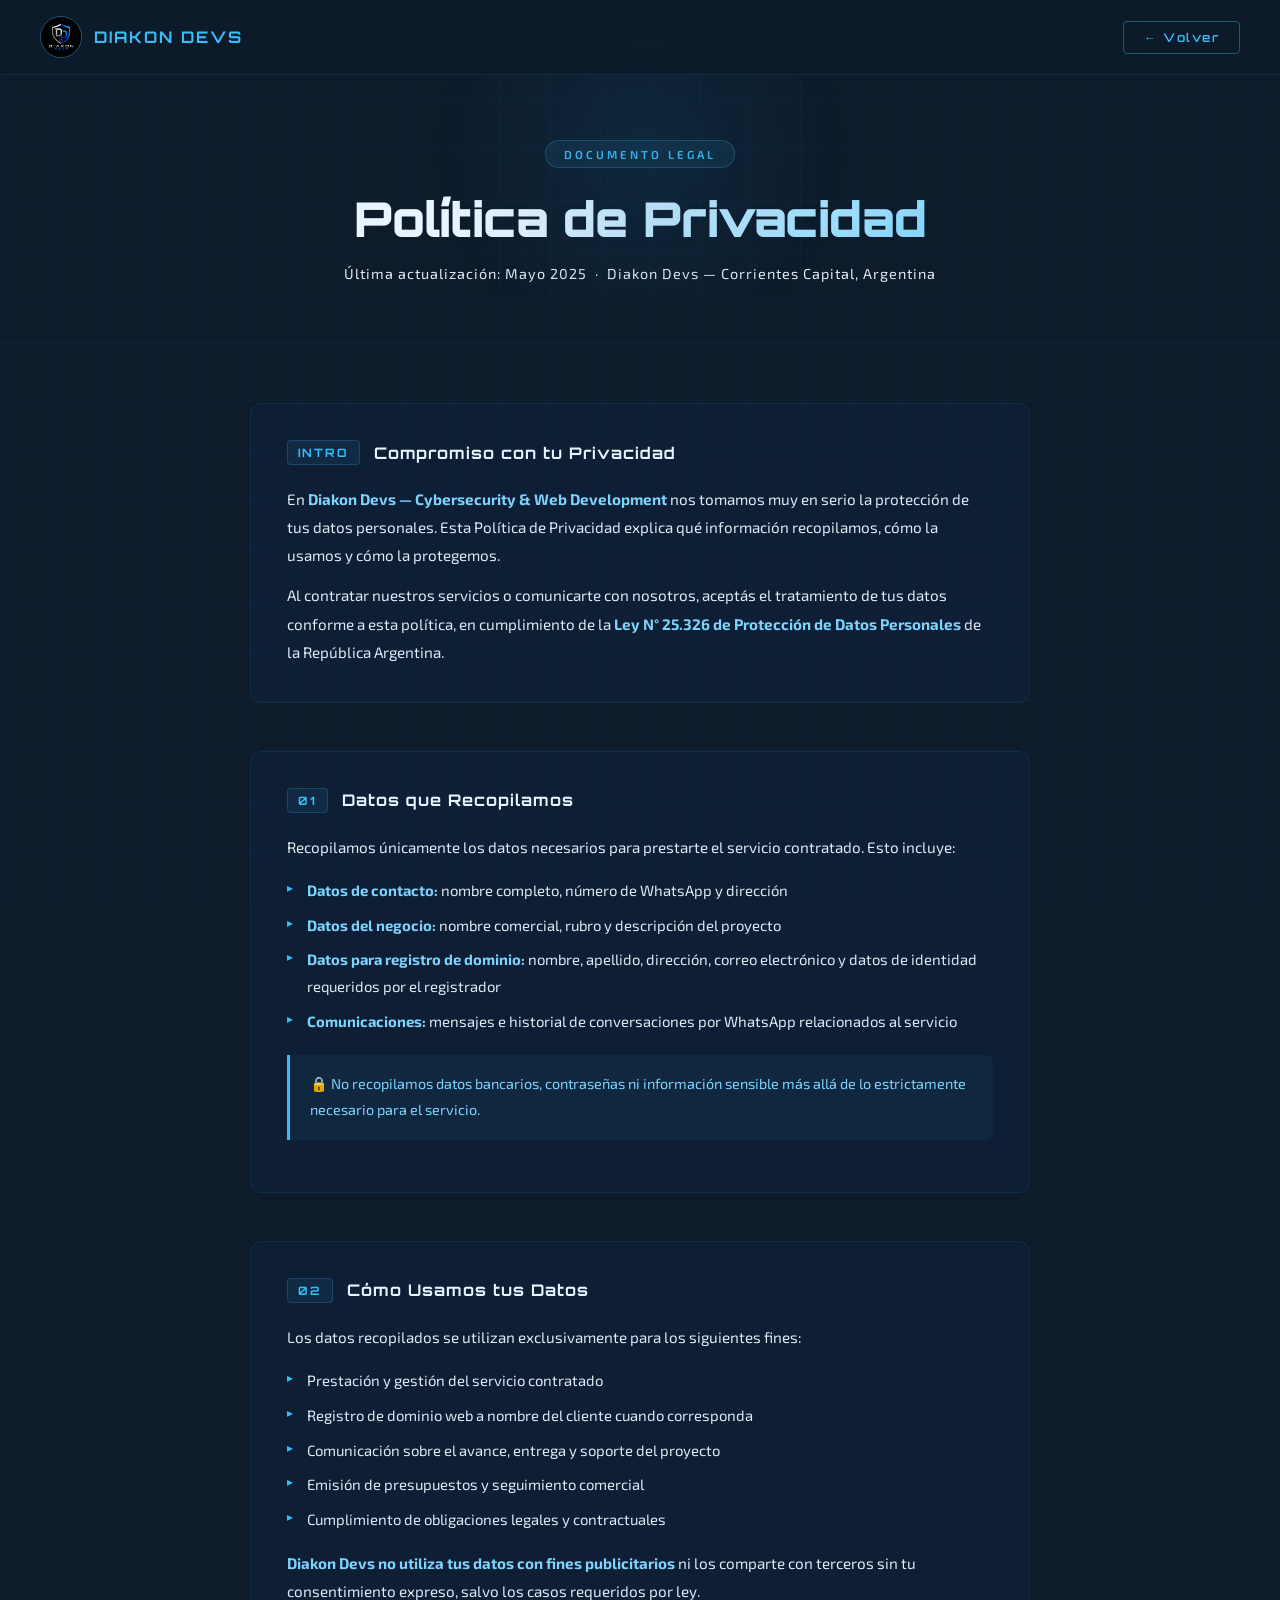
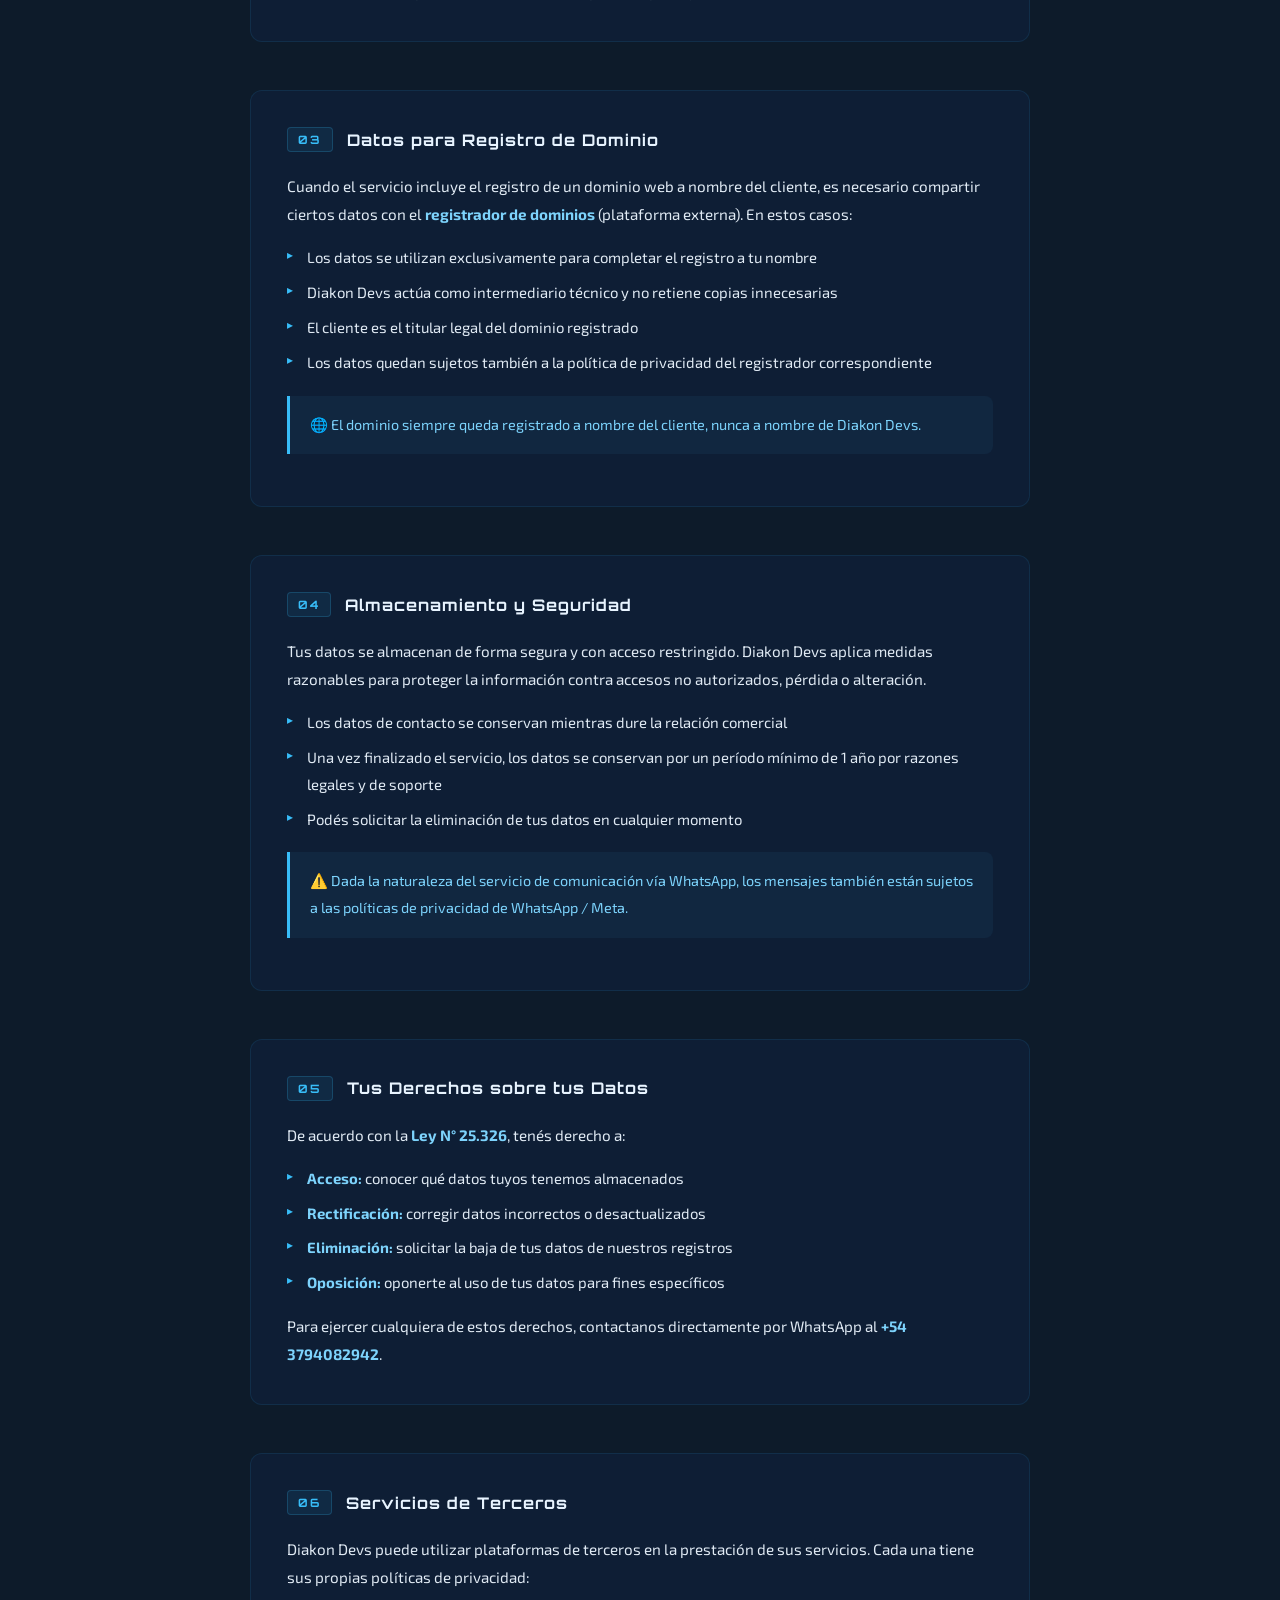
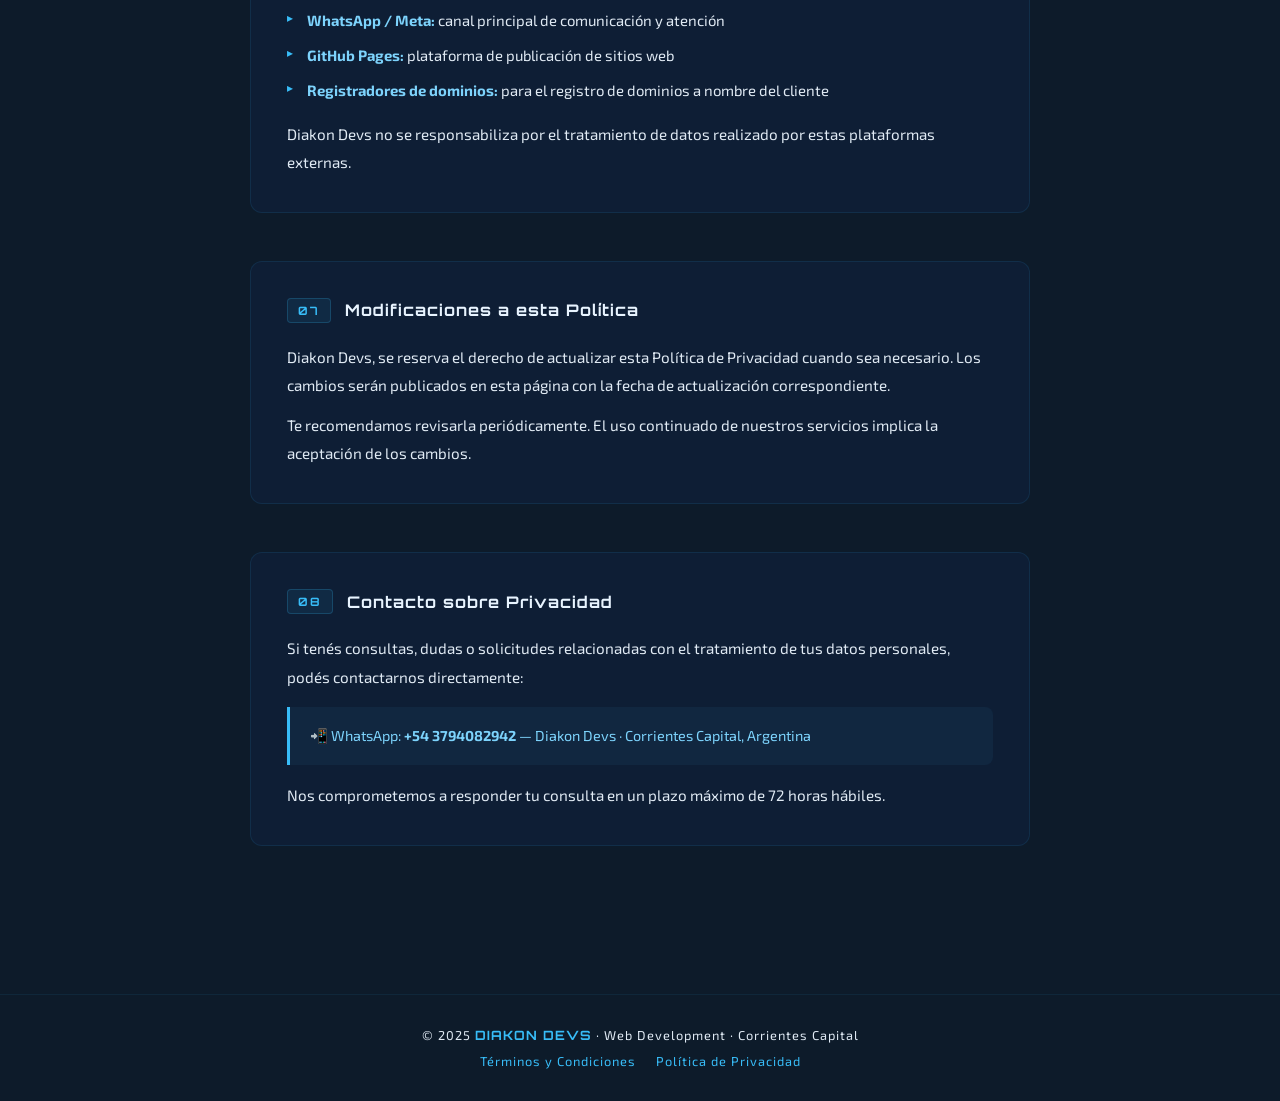
==== commit f65190b1: "Update privacy policy branding from Kleiin MW to Diakon Devs" ====
--- a/privacidad.html
+++ b/privacidad.html
@@ -3,7 +3,7 @@
 <head>
   <meta charset="UTF-8" />
   <meta name="viewport" content="width=device-width, initial-scale=1.0" />
-  <title>Política de Privacidad — Kleiin MW</title>
+  <title>Política de Privacidad — Diakon Devs</title>
   <link href="https://fonts.googleapis.com/css2?family=Orbitron:wght@400;600;700;900&family=Exo+2:wght@300;400;500;600&display=swap" rel="stylesheet" />
   <link rel="stylesheet" href="css/styles.css" />
   <style>
@@ -188,8 +188,8 @@
   <!-- NAV -->
   <nav>
     <a href="index.html" class="nav-logo">
-      <img src="assets/logo.jpg" alt="Kleiin MW" />
-      <span>KLEIIN MW</span>
+      <img src="assets/logo.jpg" alt="Diakon Devs" />
+      <span>DIAKON DEVS</span>
     </a>
     <a href="index.html" class="nav-back">← Volver</a>
   </nav>
@@ -198,7 +198,7 @@
   <div class="terms-hero">
     <div class="terms-badge">Documento Legal</div>
     <h1>Política de Privacidad</h1>
-    <p>Última actualización: Mayo 2025 &nbsp;·&nbsp; Kleiin MW — Corrientes Capital, Argentina</p>
+    <p>Última actualización: Mayo 2025 &nbsp;·&nbsp; Diakon Devs — Corrientes Capital, Argentina</p>
   </div>
 
   <!-- CONTENIDO -->
@@ -210,7 +210,7 @@
         <span class="terms-number">INTRO</span>
         <h2>Compromiso con tu Privacidad</h2>
       </div>
-      <p>En <strong>Kleiin MW — Cybersecurity & Web Development</strong> nos tomamos muy en serio la protección de tus datos personales. Esta Política de Privacidad explica qué información recopilamos, cómo la usamos y cómo la protegemos.</p>
+      <p>En <strong>Diakon Devs — Cybersecurity & Web Development</strong> nos tomamos muy en serio la protección de tus datos personales. Esta Política de Privacidad explica qué información recopilamos, cómo la usamos y cómo la protegemos.</p>
       <p>Al contratar nuestros servicios o comunicarte con nosotros, aceptás el tratamiento de tus datos conforme a esta política, en cumplimiento de la <strong>Ley N° 25.326 de Protección de Datos Personales</strong> de la República Argentina.</p>
     </div>
 
@@ -246,7 +246,7 @@
         <li>Emisión de presupuestos y seguimiento comercial</li>
         <li>Cumplimiento de obligaciones legales y contractuales</li>
       </ul>
-      <p><strong>Kleiin MW no utiliza tus datos con fines publicitarios</strong> ni los comparte con terceros sin tu consentimiento expreso, salvo los casos requeridos por ley.</p>
+      <p><strong>Diakon Devs no utiliza tus datos con fines publicitarios</strong> ni los comparte con terceros sin tu consentimiento expreso, salvo los casos requeridos por ley.</p>
     </div>
 
     <!-- 03 REGISTRO DE DOMINIO -->
@@ -258,12 +258,12 @@
       <p>Cuando el servicio incluye el registro de un dominio web a nombre del cliente, es necesario compartir ciertos datos con el <strong>registrador de dominios</strong> (plataforma externa). En estos casos:</p>
       <ul>
         <li>Los datos se utilizan exclusivamente para completar el registro a tu nombre</li>
-        <li>Kleiin MW actúa como intermediario técnico y no retiene copias innecesarias</li>
+        <li>Diakon Devs actúa como intermediario técnico y no retiene copias innecesarias</li>
         <li>El cliente es el titular legal del dominio registrado</li>
         <li>Los datos quedan sujetos también a la política de privacidad del registrador correspondiente</li>
       </ul>
       <div class="highlight-box">
-        <p>🌐 El dominio siempre queda registrado a nombre del cliente, nunca a nombre de Kleiin MW.</p>
+        <p>🌐 El dominio siempre queda registrado a nombre del cliente, nunca a nombre de Diakon Devs.</p>
       </div>
     </div>
 
@@ -273,7 +273,7 @@
         <span class="terms-number">04</span>
         <h2>Almacenamiento y Seguridad</h2>
       </div>
-      <p>Tus datos se almacenan de forma segura y con acceso restringido. Kleiin MW aplica medidas razonables para proteger la información contra accesos no autorizados, pérdida o alteración.</p>
+      <p>Tus datos se almacenan de forma segura y con acceso restringido. Diakon Devs aplica medidas razonables para proteger la información contra accesos no autorizados, pérdida o alteración.</p>
       <ul>
         <li>Los datos de contacto se conservan mientras dure la relación comercial</li>
         <li>Una vez finalizado el servicio, los datos se conservan por un período mínimo de 1 año por razones legales y de soporte</li>
@@ -306,13 +306,13 @@
         <span class="terms-number">06</span>
         <h2>Servicios de Terceros</h2>
       </div>
-      <p>Kleiin MW puede utilizar plataformas de terceros en la prestación de sus servicios. Cada una tiene sus propias políticas de privacidad:</p>
+      <p>Diakon Devs puede utilizar plataformas de terceros en la prestación de sus servicios. Cada una tiene sus propias políticas de privacidad:</p>
       <ul>
         <li><strong>WhatsApp / Meta:</strong> canal principal de comunicación y atención</li>
         <li><strong>GitHub Pages:</strong> plataforma de publicación de sitios web</strong></li>
         <li><strong>Registradores de dominios:</strong> para el registro de dominios a nombre del cliente</li>
       </ul>
-      <p>Kleiin MW no se responsabiliza por el tratamiento de datos realizado por estas plataformas externas.</p>
+      <p>Diakon Devs no se responsabiliza por el tratamiento de datos realizado por estas plataformas externas.</p>
     </div>
 
     <!-- 07 MODIFICACIONES -->
@@ -321,7 +321,7 @@
         <span class="terms-number">07</span>
         <h2>Modificaciones a esta Política</h2>
       </div>
-      <p>Kleiin MW se reserva el derecho de actualizar esta Política de Privacidad cuando sea necesario. Los cambios serán publicados en esta página con la fecha de actualización correspondiente.</p>
+      <p>Diakon Devs, se reserva el derecho de actualizar esta Política de Privacidad cuando sea necesario. Los cambios serán publicados en esta página con la fecha de actualización correspondiente.</p>
       <p>Te recomendamos revisarla periódicamente. El uso continuado de nuestros servicios implica la aceptación de los cambios.</p>
     </div>
 
@@ -333,7 +333,7 @@
       </div>
       <p>Si tenés consultas, dudas o solicitudes relacionadas con el tratamiento de tus datos personales, podés contactarnos directamente:</p>
       <div class="highlight-box">
-        <p>📲 WhatsApp: <strong>+54 3794082942</strong> — Kleiin MW · Corrientes Capital, Argentina</p>
+        <p>📲 WhatsApp: <strong>+54 3794082942</strong> — Diakon Devs · Corrientes Capital, Argentina</p>
       </div>
       <p>Nos comprometemos a responder tu consulta en un plazo máximo de 72 horas hábiles.</p>
     </div>
@@ -342,7 +342,7 @@
 
   <!-- FOOTER -->
   <footer>
-    <p>© 2025 <strong>KLEIIN MW</strong> · Cybersecurity & Web Development · Corrientes Capital</p>
+    <p>© 2025 <strong>DIAKON DEVS</strong> ·  Web Development · Corrientes Capital</p>
     <p style="margin-top:10px; display:flex; gap:20px; justify-content:center; flex-wrap:wrap;">
       <a href="terminos.html">Términos y Condiciones</a>
       <a href="privacidad.html">Política de Privacidad</a>
--- a/css/styles.css
+++ b/css/styles.css
@@ -80,8 +80,7 @@
 }
 
 .intro-logo-wrap img {
-  width: 100px;
-  height: 100px;
+  width: 100px; height: 100px;
   border-radius: 50%;
   border: 2px solid rgba(56,189,248,0.7);
 }
@@ -385,10 +384,7 @@
 }
 
 /* ── MARKETING ── */
-#marketing {
-  position: relative;
-  z-index: 1;
-}
+#marketing { position: relative; z-index: 1; }
 
 .marketing-grid {
   display: grid;
@@ -551,9 +547,6 @@
 #maquetas {
   position: relative;
   z-index: 1;
-  padding: 100px 40px;
-  max-width: 1100px;
-  margin: 0 auto;
 }
 
 .mockups-intro {
@@ -699,6 +692,155 @@
   border-radius: 4px;
 }
 
+/* ── PROYECTOS ENTREGADOS ── */
+.projects-grid {
+  display: grid;
+  grid-template-columns: repeat(3, 1fr);
+  gap: 28px;
+}
+
+.project-card {
+  background: rgba(17,34,64,0.6);
+  border: 1px solid rgba(56,189,248,0.15);
+  border-radius: 16px;
+  overflow: hidden;
+  transition: border-color 0.3s, transform 0.3s;
+}
+
+.project-card:hover {
+  border-color: rgba(56,189,248,0.45);
+  transform: translateY(-6px);
+}
+
+.project-browser-bar {
+  background: #0a0f1a;
+  padding: 10px 14px;
+  display: flex;
+  align-items: center;
+  gap: 12px;
+  border-bottom: 1px solid rgba(56,189,248,0.1);
+}
+
+.browser-dots {
+  display: flex;
+  gap: 5px;
+  flex-shrink: 0;
+}
+
+.browser-dots span {
+  width: 8px; height: 8px;
+  border-radius: 50%;
+}
+
+.browser-dots span:nth-child(1) { background: #ff5f57; }
+.browser-dots span:nth-child(2) { background: #febc2e; }
+.browser-dots span:nth-child(3) { background: #28c840; }
+
+.browser-url {
+  background: rgba(56,189,248,0.06);
+  border: 1px solid rgba(56,189,248,0.12);
+  color: #8badc8;
+  font-size: 0.7rem;
+  padding: 3px 10px;
+  border-radius: 4px;
+  flex: 1;
+  white-space: nowrap;
+  overflow: hidden;
+  text-overflow: ellipsis;
+  font-family: monospace;
+}
+
+.project-iframe-wrap {
+  width: 100%;
+  height: 220px;
+  overflow: hidden;
+  position: relative;
+  background: #0d1b2a;
+}
+
+.project-iframe-wrap iframe {
+  width: 200%;
+  height: 200%;
+  border: none;
+  transform: scale(0.5);
+  transform-origin: top left;
+  pointer-events: none;
+}
+
+.project-iframe-wrap::after {
+  content: '';
+  position: absolute;
+  inset: 0;
+  background: transparent;
+  cursor: pointer;
+}
+
+.project-info {
+  padding: 20px 24px 24px;
+}
+
+.project-meta {
+  display: flex;
+  align-items: center;
+  justify-content: space-between;
+  margin-bottom: 10px;
+}
+
+.project-status {
+  color: #25d460;
+  font-size: 0.72rem;
+  font-weight: 600;
+  letter-spacing: 1px;
+}
+
+.project-type {
+  background: rgba(56,189,248,0.08);
+  border: 1px solid rgba(56,189,248,0.2);
+  color: var(--cyan);
+  font-size: 0.68rem;
+  padding: 3px 10px;
+  border-radius: 20px;
+  letter-spacing: 1px;
+}
+
+.project-name {
+  font-family: 'Orbitron', sans-serif;
+  font-size: 1rem;
+  font-weight: 700;
+  color: var(--white);
+  margin-bottom: 8px;
+}
+
+.project-desc {
+  color: var(--gray);
+  font-size: 0.85rem;
+  line-height: 1.7;
+  margin-bottom: 14px;
+}
+
+.project-btn {
+  display: inline-flex;
+  align-items: center;
+  gap: 8px;
+  background: linear-gradient(135deg, var(--blue-mid), var(--cyan));
+  color: var(--navy);
+  padding: 10px 20px;
+  border-radius: 4px;
+  font-family: 'Orbitron', sans-serif;
+  font-size: 0.72rem;
+  font-weight: 700;
+  letter-spacing: 1px;
+  text-decoration: none;
+  text-transform: uppercase;
+  transition: all 0.3s;
+  margin-top: 6px;
+}
+
+.project-btn:hover {
+  transform: translateY(-2px);
+  box-shadow: 0 6px 20px rgba(56,189,248,0.35);
+}
+
 /* ── QUIENES SOMOS ── */
 .about-grid {
   display: grid;
@@ -751,122 +893,7 @@
   letter-spacing: 1px;
 }
 
-/* ── SERVICIOS ── */
-#servicios {
-  background: rgba(17,34,64,0.3);
-  max-width: 100%;
-  padding: 100px 40px;
-  position: relative;
-  z-index: 1;
-}
-
-#servicios .inner { max-width: 1100px; margin: 0 auto; }
-
-.services-grid {
-  display: grid;
-  grid-template-columns: 1fr 1fr;
-  gap: 32px;
-}
-
-.service-card {
-  background: rgba(13,27,42,0.8);
-  border: 1px solid rgba(56,189,248,0.12);
-  border-radius: 12px;
-  padding: 40px 36px;
-  position: relative;
-  overflow: hidden;
-  transition: border-color 0.3s, transform 0.3s;
-}
-
-.service-card::before {
-  content: '';
-  position: absolute;
-  top: 0; left: 0; right: 0;
-  height: 2px;
-  background: linear-gradient(to right, var(--cyan), transparent);
-  opacity: 0;
-  transition: opacity 0.3s;
-}
-
-.service-card:hover { border-color: rgba(56,189,248,0.35); transform: translateY(-6px); }
-.service-card:hover::before { opacity: 1; }
-
-.service-icon { font-size: 2.4rem; margin-bottom: 20px; display: block; }
-
-.service-name {
-  font-family: 'Orbitron', sans-serif;
-  font-size: 1.05rem;
-  font-weight: 700;
-  color: var(--white);
-  margin-bottom: 12px;
-}
-
-.service-desc {
-  color: var(--gray);
-  font-size: 0.92rem;
-  line-height: 1.7;
-  margin-bottom: 24px;
-}
-
-.service-features { list-style: none; margin-bottom: 28px; }
-
-.service-features li {
-  color: var(--cyan-light);
-  font-size: 0.85rem;
-  padding: 4px 0;
-  display: flex;
-  align-items: center;
-  gap: 8px;
-}
-
-.service-features li::before { content: '▸'; color: var(--cyan); font-size: 0.75rem; }
-
-.service-link {
-  display: inline-flex;
-  align-items: center;
-  gap: 8px;
-  color: var(--cyan);
-  font-size: 0.82rem;
-  font-weight: 600;
-  letter-spacing: 1px;
-  text-decoration: none;
-  text-transform: uppercase;
-  transition: gap 0.2s;
-}
-
-.service-link:hover { gap: 12px; }
-
-/* ── PORTAFOLIO ── */
-.portfolio-card {
-  background: rgba(17,34,64,0.6);
-  border: 1px solid rgba(56,189,248,0.15);
-  border-radius: 12px;
-  padding: 40px;
-  display: flex;
-  align-items: center;
-  justify-content: space-between;
-  gap: 40px;
-  transition: border-color 0.3s;
-}
-
-.portfolio-card:hover { border-color: rgba(56,189,248,0.4); }
-
-.portfolio-info h3 {
-  font-family: 'Orbitron', sans-serif;
-  font-size: 1.2rem;
-  color: var(--white);
-  margin-bottom: 12px;
-}
-
-.portfolio-info p {
-  color: var(--gray);
-  font-size: 0.92rem;
-  line-height: 1.7;
-  max-width: 480px;
-}
-
-.portfolio-tags { display: flex; flex-wrap: wrap; gap: 8px; margin-top: 16px; }
-
+/* ── TAGS ── */
 .tag {
   background: rgba(56,189,248,0.08);
   border: 1px solid rgba(56,189,248,0.2);
@@ -876,6 +903,8 @@
   border-radius: 20px;
   letter-spacing: 1px;
 }
+
+.project-tags { display: flex; flex-wrap: wrap; gap: 8px; margin-bottom: 12px; }
 
 /* ── CONTACTO ── */
 .contact-box {
@@ -968,7 +997,6 @@
 }
 
 footer strong { color: var(--cyan); font-family: 'Orbitron', sans-serif; }
-
 footer a { color: var(--cyan); text-decoration: none; transition: opacity 0.2s; }
 footer a:hover { opacity: 0.7; }
 
@@ -999,64 +1027,45 @@
   .hero-badge { font-size: 0.65rem; letter-spacing: 1.5px; }
 
   section { padding: 60px 20px; width: 100%; }
-  #servicios { padding: 60px 20px; }
   #marketing { padding: 60px 20px; }
   #maquetas { padding: 60px 20px; }
 
-  .marketing-grid {
-    grid-template-columns: 1fr;
-    gap: 32px;
-  }
-
+  .marketing-grid { grid-template-columns: 1fr; gap: 32px; }
   .marketing-text h2 { font-size: 1.3rem; }
-
-  .marketing-pills {
-    gap: 8px;
-    margin: 16px 0 24px;
-  }
-
+  .marketing-pills { gap: 8px; margin: 16px 0 24px; }
   .marketing-pill { font-size: 0.72rem; padding: 5px 10px; }
-
   .marketing-cta { width: 100%; justify-content: center; font-size: 0.7rem; }
-
   .marketing-img-wrap img { height: 260px; }
   .marketing-img-placeholder { height: 260px; }
-
-  .marketing-badge-float {
-    top: -12px;
-    right: 10px;
-    font-size: 0.58rem;
-    padding: 8px 10px;
-  }
-
+  .marketing-badge-float { top: -12px; right: 10px; font-size: 0.58rem; padding: 8px 10px; }
   .marketing-overlay { padding: 10px 12px; gap: 10px; }
   .marketing-overlay-icon { font-size: 1.3rem; }
   .marketing-overlay-text strong { font-size: 0.68rem; }
   .marketing-overlay-text span { font-size: 0.7rem; }
 
+  .carousel-wrap { padding: 10px 0; }
+  .carousel-card { width: calc(100vw - 40px); max-width: 400px; }
+  .carousel-img-wrap { height: 200px; }
+
+  .projects-grid { grid-template-columns: 1fr; gap: 24px; }
+  .project-iframe-wrap { height: 180px; }
+  .project-info { padding: 16px 18px 20px; }
+  .project-btn { width: 100%; justify-content: center; }
+
   .about-grid { grid-template-columns: 1fr; gap: 32px; }
   .about-stats { grid-template-columns: 1fr 1fr; gap: 12px; }
   .stat-card { padding: 16px; }
   .stat-number { font-size: 1.5rem; }
 
-  .services-grid { grid-template-columns: 1fr; gap: 20px; }
-  .service-card { padding: 28px 20px; }
-
-  .portfolio-card { flex-direction: column; gap: 24px; padding: 28px 20px; }
-  .portfolio-card .btn-primary { width: 100%; text-align: center; }
-
   .contact-box { padding: 36px 20px; }
   .contact-box h3 { font-size: 1.3rem; }
   .contact-info { flex-direction: column; gap: 16px; align-items: center; }
-
   .whatsapp-btn { padding: 14px 24px; font-size: 0.75rem; width: 100%; justify-content: center; }
 
-  .carousel-wrap { padding: 10px 0; }
-  .carousel-card {
-    width: calc(100vw - 40px);
-    max-width: 400px;
-  }
-  .carousel-img-wrap { height: 200px; }
-
   footer { padding: 24px 20px; font-size: 0.72rem; }
 }
+
+/* Y cambialo a esto */
+@media (max-width: 1024px) {
+  .projects-grid { grid-template-columns: 1fr; }
+}
